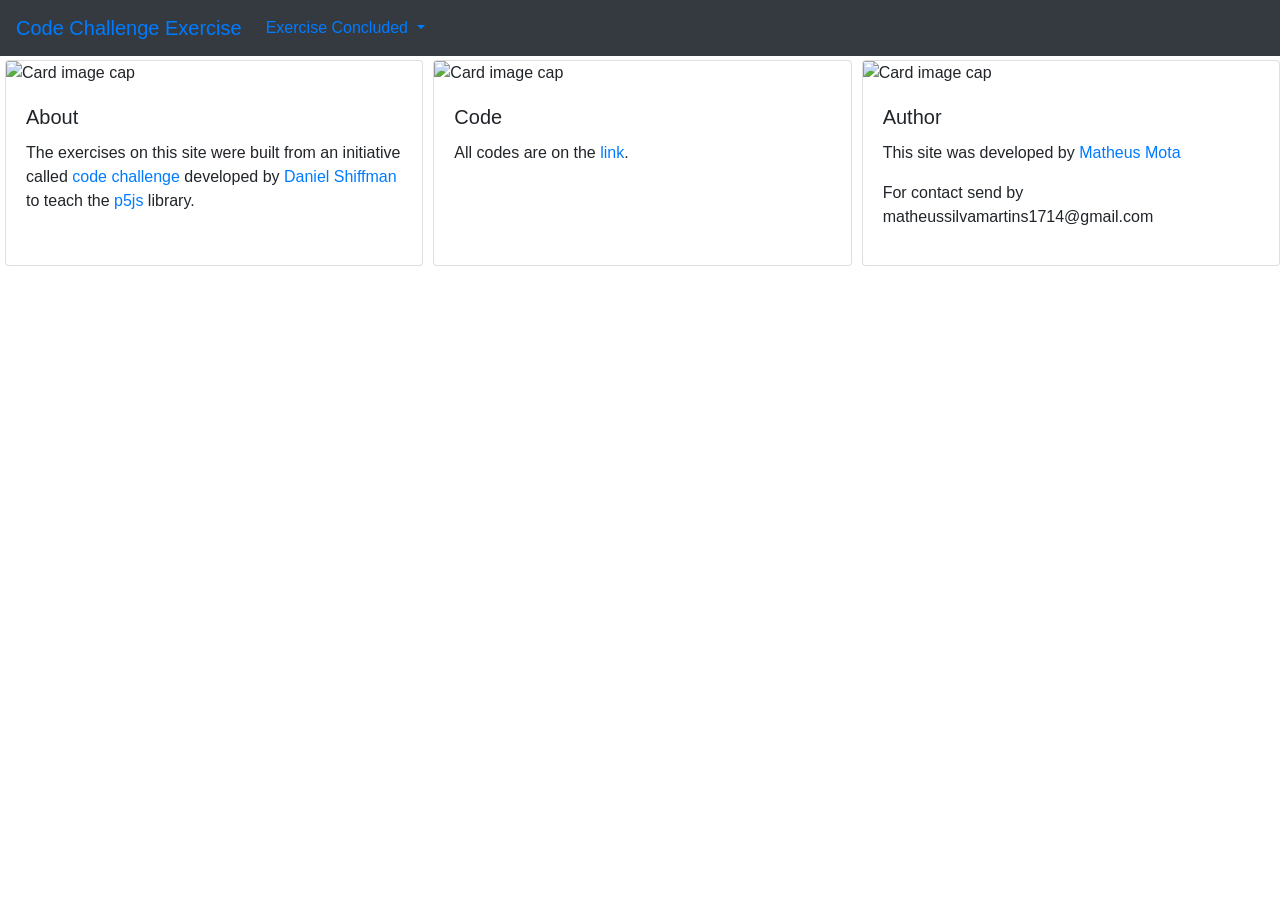
==== index.html @ f031cb9f "fix: adjust username" ====
<!DOCTYPE html>
<html>
    <head>
        <meta charset="utf-8"/>
        <meta charset="utf-8"/>
        <title>Code Challenge</title>

        <!-- Bootstrap CDN -->
        <link rel="stylesheet" href="https://stackpath.bootstrapcdn.com/bootstrap/4.5.0/css/bootstrap.min.css" integrity="sha384-9aIt2nRpC12Uk9gS9baDl411NQApFmC26EwAOH8WgZl5MYYxFfc+NcPb1dKGj7Sk" crossorigin="anonymous">

        <script src="https://code.jquery.com/jquery-3.5.1.slim.min.js" integrity="sha384-DfXdz2htPH0lsSSs5nCTpuj/zy4C+OGpamoFVy38MVBnE+IbbVYUew+OrCXaRkfj" crossorigin="anonymous"></script>
        <script src="https://cdn.jsdelivr.net/npm/popper.js@1.16.0/dist/umd/popper.min.js" integrity="sha384-Q6E9RHvbIyZFJoft+2mJbHaEWldlvI9IOYy5n3zV9zzTtmI3UksdQRVvoxMfooAo" crossorigin="anonymous"></script>
        <script src="https://stackpath.bootstrapcdn.com/bootstrap/4.5.0/js/bootstrap.min.js" integrity="sha384-OgVRvuATP1z7JjHLkuOU7Xw704+h835Lr+6QL9UvYjZE3Ipu6Tp75j7Bh/kR0JKI" crossorigin="anonymous"></script>
    </head>
    <body>
        <div class="fixed-top">
            <!-- nav-bar -->
            <nav class="navbar navbar-expand-lg  bg-dark">
                <a class="navbar-brand" href="#">Code Challenge Exercise</a>
                <button class="navbar-toggler" type="button" data-toggle="collapse" data-target="#navbarSupportedContent" aria-controls="navbarSupportedContent" aria-expanded="false" aria-label="Toggle navigation">
                    <span class="navbar-toggler-icon"></span>
                </button>
              
                <div class="collapse navbar-collapse" id="navbarSupportedContent">
                    <ul class="navbar-nav mr-auto">
                        <li class="nav-item dropdown">
                            <a class="nav-link dropdown-toggle" href="#" id="navbarDropdown" role="button" data-toggle="dropdown" aria-haspopup="true" aria-expanded="false">
                                Exercise Concluded
                            </a>
                            <div class="dropdown-menu" aria-labelledby="navbarDropdown">
                                <a class="dropdown-item" href="./fractal-trees/index.html">Fractal Tree</a>
                                <a class="dropdown-item" href="./lorentz-attractor/index.html">Lorentz Attractor</a>
                                <a class="dropdown-item" href="./mandelbrot/index.html">Mandelbox</a>
                                <a class="dropdown-item" href="./menger-sponge-fractal/index.html">Menger Sponge Fractal</a>
                                <a class="dropdown-item" href="./purple-rain/index.html">Purple Rain</a>
                                <a class="dropdown-item" href="./quadtree/index.html">Quadtree</a>
                                <a class="dropdown-item" href="./snake-game/index.html">Snake Game</a>
                                <a class="dropdown-item" href="./solar-system/index.html">Solar System</a>
                                <a class="dropdown-item" href="./startfield-in-processing/index.html">Startfield In Processing</a>
                                <a class="dropdown-item" href="./maze-generation/index.html">Maze Generation</a>
                                
                            </div>
                        </li>
                    </ul>
                </div>
            </nav>
            <!-- end nav-bar -->
        </div>
        <div class="d-flex justify-content-center">
            <div class="card" style="width: 30rem; margin-top: 60px; margin-right: 5px;margin-left: 5px;">
                <img class="card-img-top" src="./img/about.jpg" alt="Card image cap">
                <div class="card-body">
                    <h5 class="card-title">About</h5>
                    <p class="card-text">The exercises on this site were built from an initiative called <a href="https://thecodingtrain.com/CodingChallenges/">code challenge</a> developed by <a href="https://github.com/shiffman">Daniel Shiffman</a> to teach the <a href="https://p5js.org/">p5js</a> library.</p>
                </div>
            </div>
            <div class="card" style="width: 30rem;margin-top: 60px;  margin-left: 5px; margin-right: 5px;">
                <img class="card-img-top" src="./img/code.png" alt="Card image cap">
                <div class="card-body">
                    <h5 class="card-title">Code</h5>
                    <p class="card-text">All codes are on the <a href="https://github.com/matheusmota-dev-br/p5js-code-challenge">link</a>.</p>
                </div>
            </div>
            <div class="card" style="width: 30rem;margin-top: 60px;  margin-left: 5px;">
                <img class="card-img-top" src="./img/code.png" alt="Card image cap">
                <div class="card-body">
                    <h5 class="card-title">Author</h5>
                    <p class="card-text">
                        This site was developed by <a href="https://matheusmota-dev-br.github.io/matheusmota/">Matheus Mota</a>
                    </p>
                    <p>
                        For contact send by matheussilvamartins1714@gmail.com
                    </p>
                </div>
            </div>
        </div>
    </body>
</html>
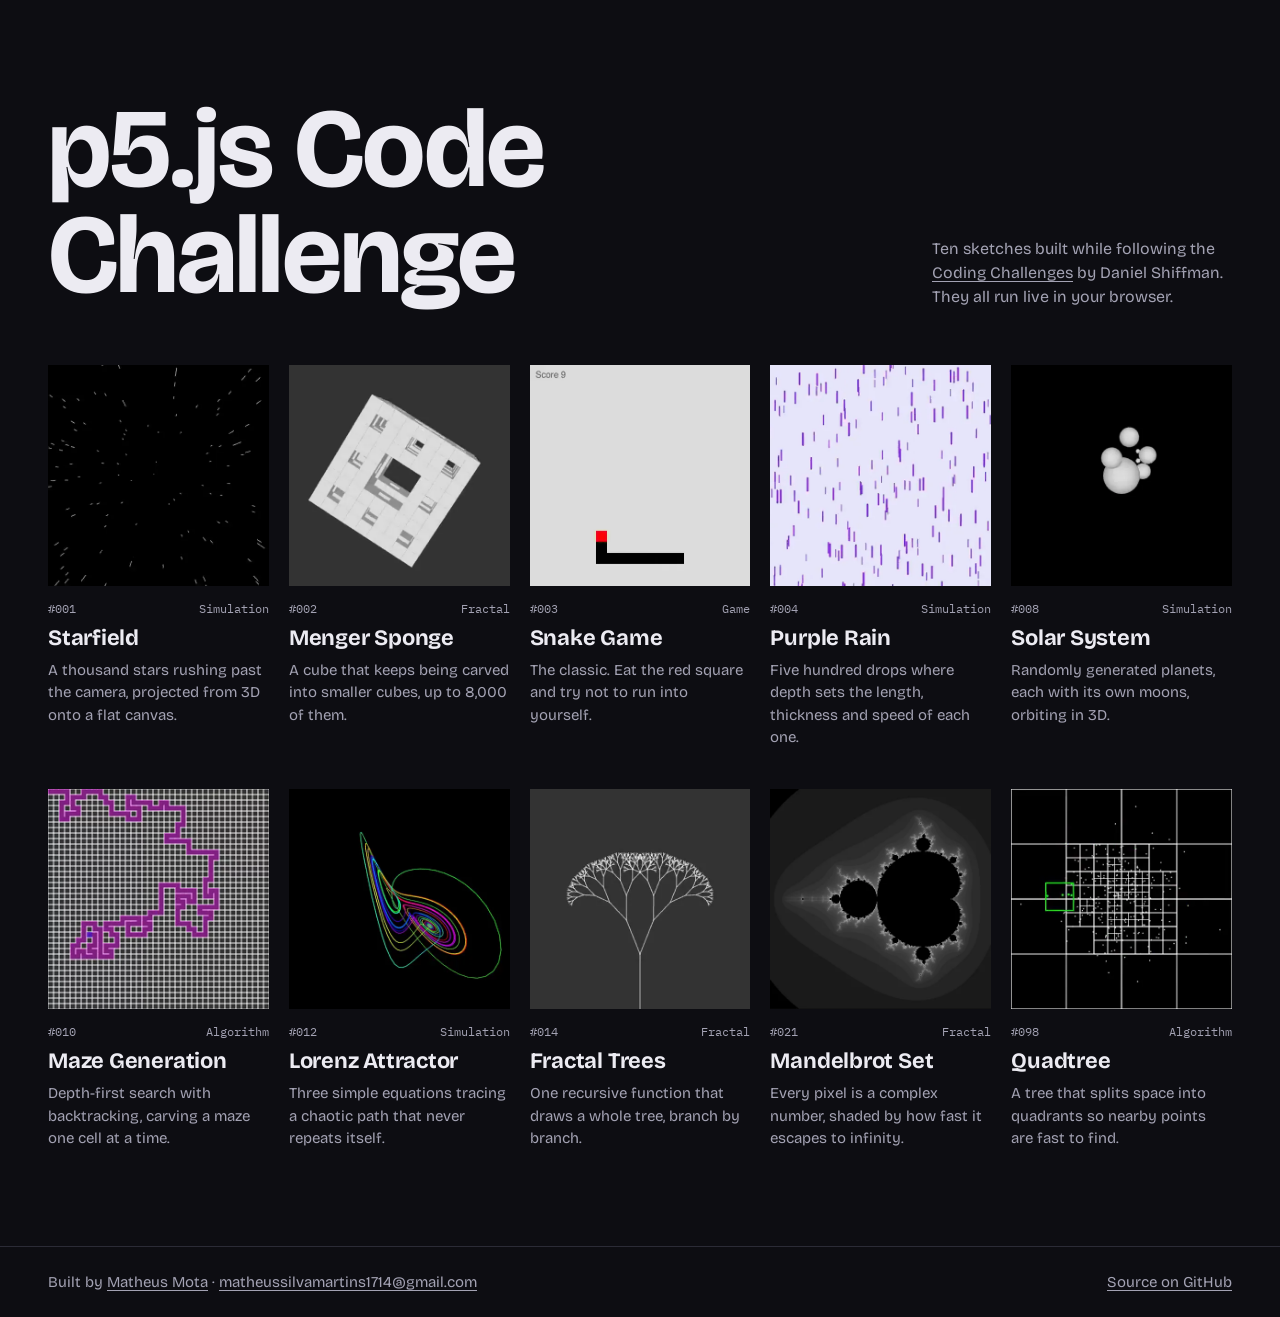
==== commit 074d265e: "feat: change structure" ====
--- a/index.html
+++ b/index.html
@@ -1,78 +1,30 @@
-<!DOCTYPE html>
-<html>
-    <head>
-        <meta charset="utf-8"/>
-        <meta charset="utf-8"/>
-        <title>Code Challenge</title>
-
-        <!-- Bootstrap CDN -->
-        <link rel="stylesheet" href="https://stackpath.bootstrapcdn.com/bootstrap/4.5.0/css/bootstrap.min.css" integrity="sha384-9aIt2nRpC12Uk9gS9baDl411NQApFmC26EwAOH8WgZl5MYYxFfc+NcPb1dKGj7Sk" crossorigin="anonymous">
-
-        <script src="https://code.jquery.com/jquery-3.5.1.slim.min.js" integrity="sha384-DfXdz2htPH0lsSSs5nCTpuj/zy4C+OGpamoFVy38MVBnE+IbbVYUew+OrCXaRkfj" crossorigin="anonymous"></script>
-        <script src="https://cdn.jsdelivr.net/npm/popper.js@1.16.0/dist/umd/popper.min.js" integrity="sha384-Q6E9RHvbIyZFJoft+2mJbHaEWldlvI9IOYy5n3zV9zzTtmI3UksdQRVvoxMfooAo" crossorigin="anonymous"></script>
-        <script src="https://stackpath.bootstrapcdn.com/bootstrap/4.5.0/js/bootstrap.min.js" integrity="sha384-OgVRvuATP1z7JjHLkuOU7Xw704+h835Lr+6QL9UvYjZE3Ipu6Tp75j7Bh/kR0JKI" crossorigin="anonymous"></script>
-    </head>
-    <body>
-        <div class="fixed-top">
-            <!-- nav-bar -->
-            <nav class="navbar navbar-expand-lg  bg-dark">
-                <a class="navbar-brand" href="#">Code Challenge Exercise</a>
-                <button class="navbar-toggler" type="button" data-toggle="collapse" data-target="#navbarSupportedContent" aria-controls="navbarSupportedContent" aria-expanded="false" aria-label="Toggle navigation">
-                    <span class="navbar-toggler-icon"></span>
-                </button>
-              
-                <div class="collapse navbar-collapse" id="navbarSupportedContent">
-                    <ul class="navbar-nav mr-auto">
-                        <li class="nav-item dropdown">
-                            <a class="nav-link dropdown-toggle" href="#" id="navbarDropdown" role="button" data-toggle="dropdown" aria-haspopup="true" aria-expanded="false">
-                                Exercise Concluded
-                            </a>
-                            <div class="dropdown-menu" aria-labelledby="navbarDropdown">
-                                <a class="dropdown-item" href="./fractal-trees/index.html">Fractal Tree</a>
-                                <a class="dropdown-item" href="./lorentz-attractor/index.html">Lorentz Attractor</a>
-                                <a class="dropdown-item" href="./mandelbrot/index.html">Mandelbox</a>
-                                <a class="dropdown-item" href="./menger-sponge-fractal/index.html">Menger Sponge Fractal</a>
-                                <a class="dropdown-item" href="./purple-rain/index.html">Purple Rain</a>
-                                <a class="dropdown-item" href="./quadtree/index.html">Quadtree</a>
-                                <a class="dropdown-item" href="./snake-game/index.html">Snake Game</a>
-                                <a class="dropdown-item" href="./solar-system/index.html">Solar System</a>
-                                <a class="dropdown-item" href="./startfield-in-processing/index.html">Startfield In Processing</a>
-                                <a class="dropdown-item" href="./maze-generation/index.html">Maze Generation</a>
-                                
-                            </div>
-                        </li>
-                    </ul>
-                </div>
-            </nav>
-            <!-- end nav-bar -->
-        </div>
-        <div class="d-flex justify-content-center">
-            <div class="card" style="width: 30rem; margin-top: 60px; margin-right: 5px;margin-left: 5px;">
-                <img class="card-img-top" src="./img/about.jpg" alt="Card image cap">
-                <div class="card-body">
-                    <h5 class="card-title">About</h5>
-                    <p class="card-text">The exercises on this site were built from an initiative called <a href="https://thecodingtrain.com/CodingChallenges/">code challenge</a> developed by <a href="https://github.com/shiffman">Daniel Shiffman</a> to teach the <a href="https://p5js.org/">p5js</a> library.</p>
-                </div>
-            </div>
-            <div class="card" style="width: 30rem;margin-top: 60px;  margin-left: 5px; margin-right: 5px;">
-                <img class="card-img-top" src="./img/code.png" alt="Card image cap">
-                <div class="card-body">
-                    <h5 class="card-title">Code</h5>
-                    <p class="card-text">All codes are on the <a href="https://github.com/matheusmota-dev-br/p5js-code-challenge">link</a>.</p>
-                </div>
-            </div>
-            <div class="card" style="width: 30rem;margin-top: 60px;  margin-left: 5px;">
-                <img class="card-img-top" src="./img/code.png" alt="Card image cap">
-                <div class="card-body">
-                    <h5 class="card-title">Author</h5>
-                    <p class="card-text">
-                        This site was developed by <a href="https://matheusmota-dev-br.github.io/matheusmota/">Matheus Mota</a>
-                    </p>
-                    <p>
-                        For contact send by matheussilvamartins1714@gmail.com
-                    </p>
-                </div>
-            </div>
-        </div>
-    </body>
-</html>+<!doctype html>
+<html lang="en">
+  <head>
+    <meta charset="utf-8">
+    <meta name="viewport" content="width=device-width, initial-scale=1">
+    <title>p5.js Code Challenge</title>
+    <meta name="description" content="Ten generative sketches built with p5.js, following Daniel Shiffman's Coding Challenges. All of them run live in the browser.">
+    <link rel="icon" href="assets/favicon.svg" type="image/svg+xml">
+    <link rel="preconnect" href="https://fonts.googleapis.com">
+    <link rel="preconnect" href="https://fonts.gstatic.com" crossorigin>
+    <link rel="stylesheet" href="https://fonts.googleapis.com/css2?family=Bricolage+Grotesque:opsz,wght@12..96,500;12..96,700&family=IBM+Plex+Mono:wght@400;500&display=swap">
+    <link rel="stylesheet" href="assets/site.css">
+    <script src="assets/catalog.js" defer></script>
+    <script src="assets/gallery.js" defer></script>
+  </head>
+  <body>
+    <header class="intro">
+      <h1>p5.js Code Challenge</h1>
+      <p>Ten sketches built while following the <a href="https://thecodingtrain.com/challenges">Coding Challenges</a> by Daniel Shiffman. They all run live in your browser.</p>
+    </header>
+    <main>
+      <ul class="gallery" id="gallery"></ul>
+      <noscript><p class="intro">The sketches need JavaScript to run. You can still read the <a href="https://github.com/matheusmota-dev-br/p5js-code-challenge">source code on GitHub</a>.</p></noscript>
+    </main>
+    <footer class="site-footer">
+      <p>Built by <a href="https://matheusmota.dev.br/">Matheus Mota</a> · <a href="mailto:matheussilvamartins1714@gmail.com">matheussilvamartins1714@gmail.com</a></p>
+      <p><a href="https://github.com/matheusmota-dev-br/p5js-code-challenge">Source on GitHub</a></p>
+    </footer>
+  </body>
+</html>
--- a/assets/site.css
+++ b/assets/site.css
@@ -0,0 +1,301 @@
+:root {
+  color-scheme: dark;
+
+  --ink: #0d0d12;
+  --panel: #16161d;
+  --line: #2b2b36;
+  --text: #ecebf2;
+  --muted: #a3a2b3;
+  --accent: #c9a6ff;
+
+  --sans: 'Bricolage Grotesque', system-ui, sans-serif;
+  --mono: 'IBM Plex Mono', ui-monospace, Menlo, monospace;
+  --gutter: clamp(16px, 4vw, 48px);
+}
+
+*,
+*::before,
+*::after {
+  box-sizing: border-box;
+}
+
+body {
+  margin: 0;
+  background: var(--ink);
+  color: var(--text);
+  font-family: var(--sans);
+  line-height: 1.5;
+  -webkit-font-smoothing: antialiased;
+}
+
+a {
+  color: inherit;
+  text-underline-offset: 0.2em;
+  text-decoration-thickness: 1px;
+}
+
+a:hover {
+  color: var(--accent);
+}
+
+:focus-visible {
+  outline: 2px solid var(--accent);
+  outline-offset: 3px;
+}
+
+/* Gallery */
+
+.intro {
+  display: grid;
+  grid-template-columns: minmax(0, 1fr) minmax(0, 30ch);
+  gap: 24px 48px;
+  align-items: end;
+  padding: clamp(40px, 8vw, 96px) var(--gutter) clamp(32px, 5vw, 56px);
+}
+
+.intro h1 {
+  margin: 0;
+  font-size: clamp(2.75rem, 9vw, 7rem);
+  font-weight: 700;
+  line-height: 0.95;
+  letter-spacing: -0.015em;
+}
+
+.intro p {
+  margin: 0;
+  color: var(--muted);
+}
+
+.gallery {
+  display: grid;
+  grid-template-columns: repeat(auto-fill, minmax(min(100%, 260px), 1fr));
+  gap: 40px 20px;
+  margin: 0;
+  padding: 0 var(--gutter);
+  list-style: none;
+}
+
+.card {
+  display: grid;
+  gap: 4px;
+  text-decoration: none;
+}
+
+.card-media {
+  position: relative;
+  display: block;
+  aspect-ratio: 1;
+  margin-bottom: 10px;
+  overflow: hidden;
+  background: var(--panel);
+  outline: 1px solid var(--line);
+  outline-offset: -1px;
+}
+
+.card:hover .card-media {
+  outline-color: var(--accent);
+}
+
+.card-media img,
+.card-media video {
+  position: absolute;
+  inset: 0;
+  width: 100%;
+  height: 100%;
+  object-fit: cover;
+}
+
+.card-media video {
+  opacity: 0;
+  transition: opacity 200ms;
+}
+
+.card-media video.is-playing {
+  opacity: 1;
+}
+
+.card-meta {
+  display: flex;
+  justify-content: space-between;
+  color: var(--muted);
+  font-family: var(--mono);
+  font-size: 0.75rem;
+}
+
+.card-title {
+  font-size: 1.375rem;
+  font-weight: 700;
+  letter-spacing: -0.01em;
+}
+
+.card-summary {
+  color: var(--muted);
+  font-size: 0.9375rem;
+}
+
+.site-footer {
+  display: flex;
+  flex-wrap: wrap;
+  gap: 8px 32px;
+  justify-content: space-between;
+  margin-top: clamp(56px, 8vw, 96px);
+  padding: 24px var(--gutter);
+  border-top: 1px solid var(--line);
+  color: var(--muted);
+  font-size: 0.9375rem;
+}
+
+.site-footer p {
+  margin: 0;
+}
+
+/* Sketch page */
+
+.sketch-page {
+  display: grid;
+  grid-template-columns: minmax(0, 1fr) 340px;
+  grid-template-rows: auto 1fr;
+  min-height: 100dvh;
+}
+
+.topbar {
+  grid-column: 1 / -1;
+  display: flex;
+  justify-content: space-between;
+  padding: 16px var(--gutter);
+  border-bottom: 1px solid var(--line);
+  font-family: var(--mono);
+  font-size: 0.8125rem;
+}
+
+.topbar a {
+  text-decoration: none;
+}
+
+.topbar span {
+  color: var(--muted);
+}
+
+#stage {
+  display: flex;
+  flex-direction: column;
+  gap: 20px;
+  align-items: center;
+  justify-content: center;
+  min-width: 0;
+  padding: 24px var(--gutter);
+}
+
+#stage canvas {
+  display: block;
+  max-width: 100%;
+  /* p5 sets a fixed inline size. This lets the canvas shrink on small screens. */
+  height: auto !important;
+}
+
+#stage input[type='range'] {
+  width: min(100%, 400px);
+  accent-color: var(--accent);
+}
+
+.details {
+  display: flex;
+  flex-direction: column;
+  padding: 32px var(--gutter) 24px 32px;
+  border-left: 1px solid var(--line);
+}
+
+.details h1 {
+  margin: 0 0 12px;
+  font-size: 2.5rem;
+  line-height: 1.05;
+  letter-spacing: -0.02em;
+}
+
+.details p {
+  margin: 0 0 16px;
+  color: var(--muted);
+}
+
+.details .eyebrow {
+  margin-bottom: 12px;
+  font-family: var(--mono);
+  font-size: 0.75rem;
+}
+
+.details .hint {
+  padding-left: 12px;
+  border-left: 2px solid var(--accent);
+  color: var(--text);
+}
+
+.links {
+  display: flex;
+  flex-wrap: wrap;
+  gap: 4px 20px;
+  margin: 0;
+  padding: 0;
+  list-style: none;
+}
+
+.pager {
+  display: grid;
+  grid-template-columns: 1fr 1fr;
+  gap: 16px;
+  margin-top: auto;
+  padding-top: 32px;
+}
+
+.pager a {
+  text-decoration: none;
+  font-weight: 500;
+}
+
+.pager a[rel='next'] {
+  text-align: right;
+}
+
+.pager small {
+  display: block;
+  color: var(--muted);
+  font-family: var(--mono);
+  font-size: 0.75rem;
+  font-weight: 400;
+}
+
+@media (min-width: 1200px) {
+  /* Five columns divide the ten sketches evenly. */
+  .gallery {
+    grid-template-columns: repeat(5, minmax(0, 1fr));
+  }
+}
+
+/* Not found page */
+
+.not-found {
+  padding: clamp(48px, 12vw, 120px) var(--gutter);
+}
+
+.not-found h1 {
+  margin: 0 0 12px;
+  font-size: clamp(2.5rem, 8vw, 5rem);
+  line-height: 1;
+  letter-spacing: -0.03em;
+}
+
+@media (max-width: 860px) {
+  .intro {
+    grid-template-columns: minmax(0, 1fr);
+  }
+
+  .sketch-page {
+    grid-template-columns: minmax(0, 1fr);
+    grid-template-rows: auto auto 1fr;
+  }
+
+  .details {
+    padding: 24px var(--gutter);
+    border-top: 1px solid var(--line);
+    border-left: 0;
+  }
+}
